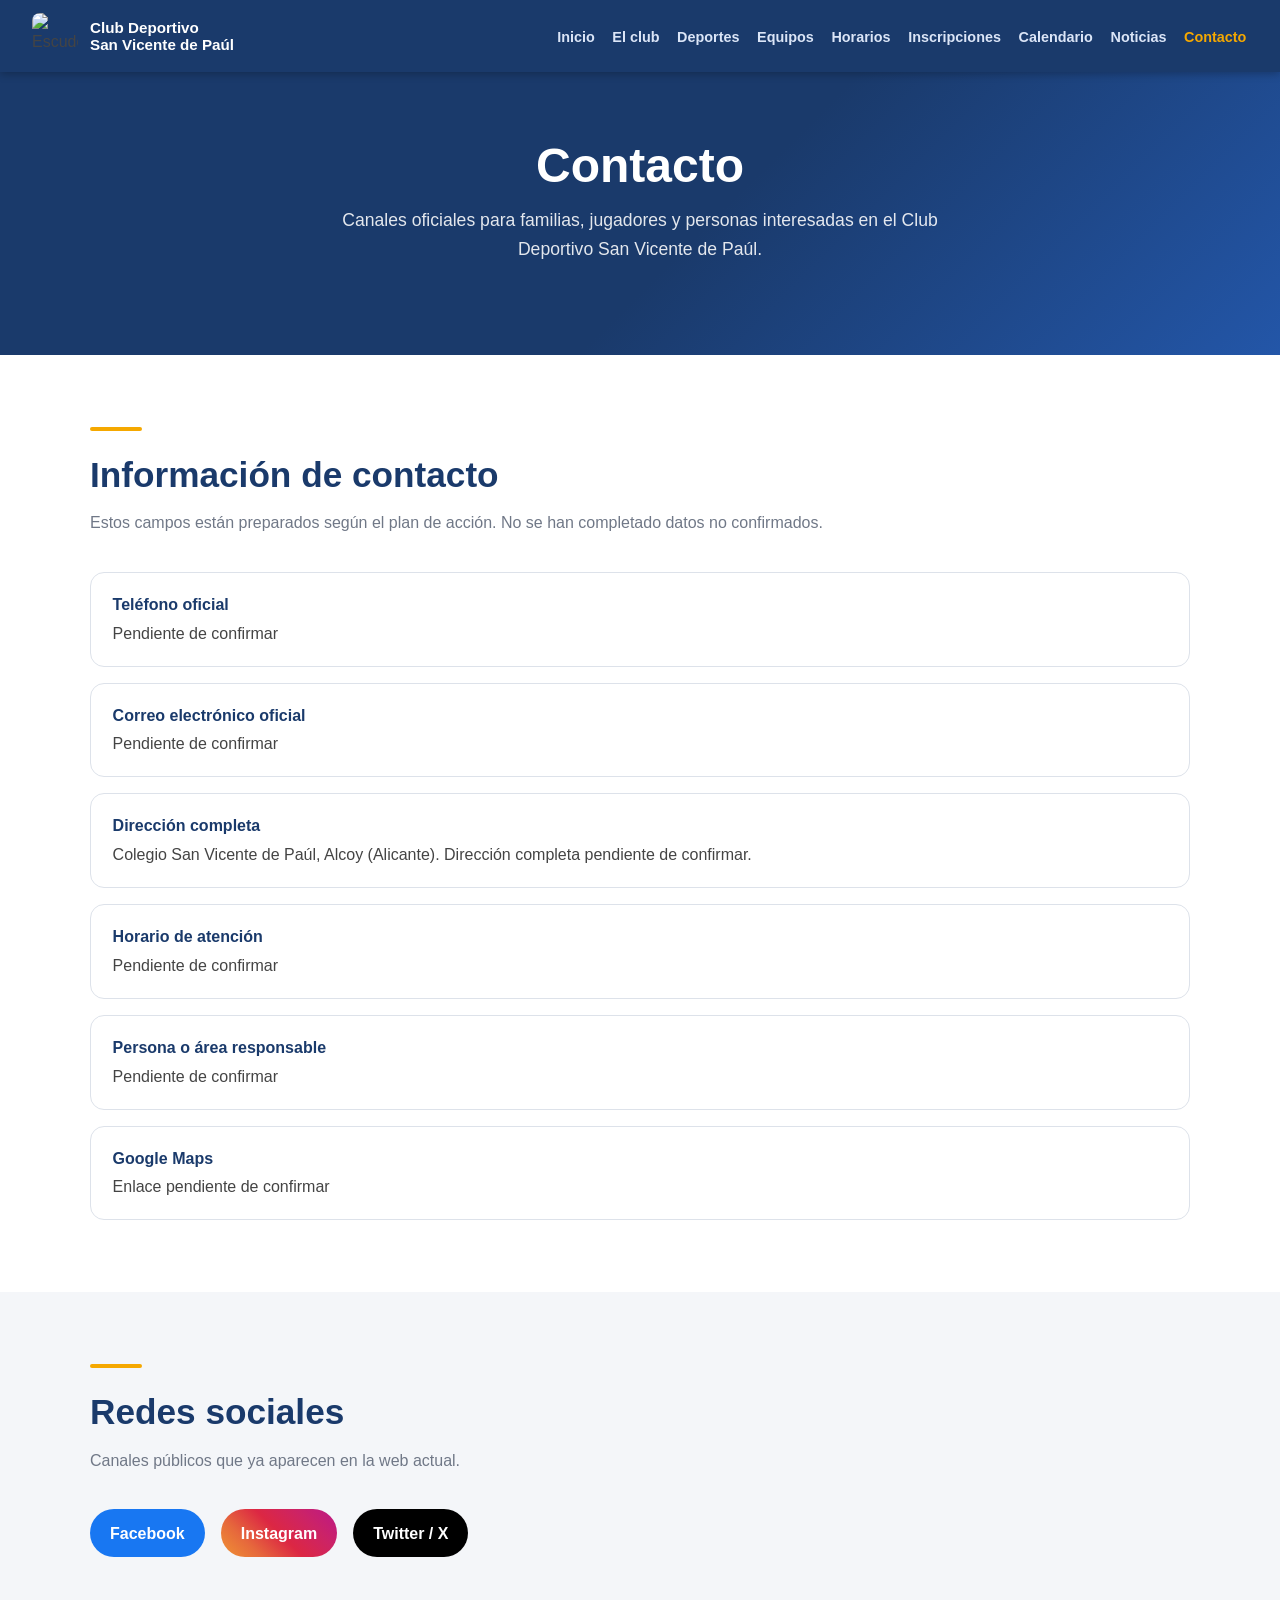
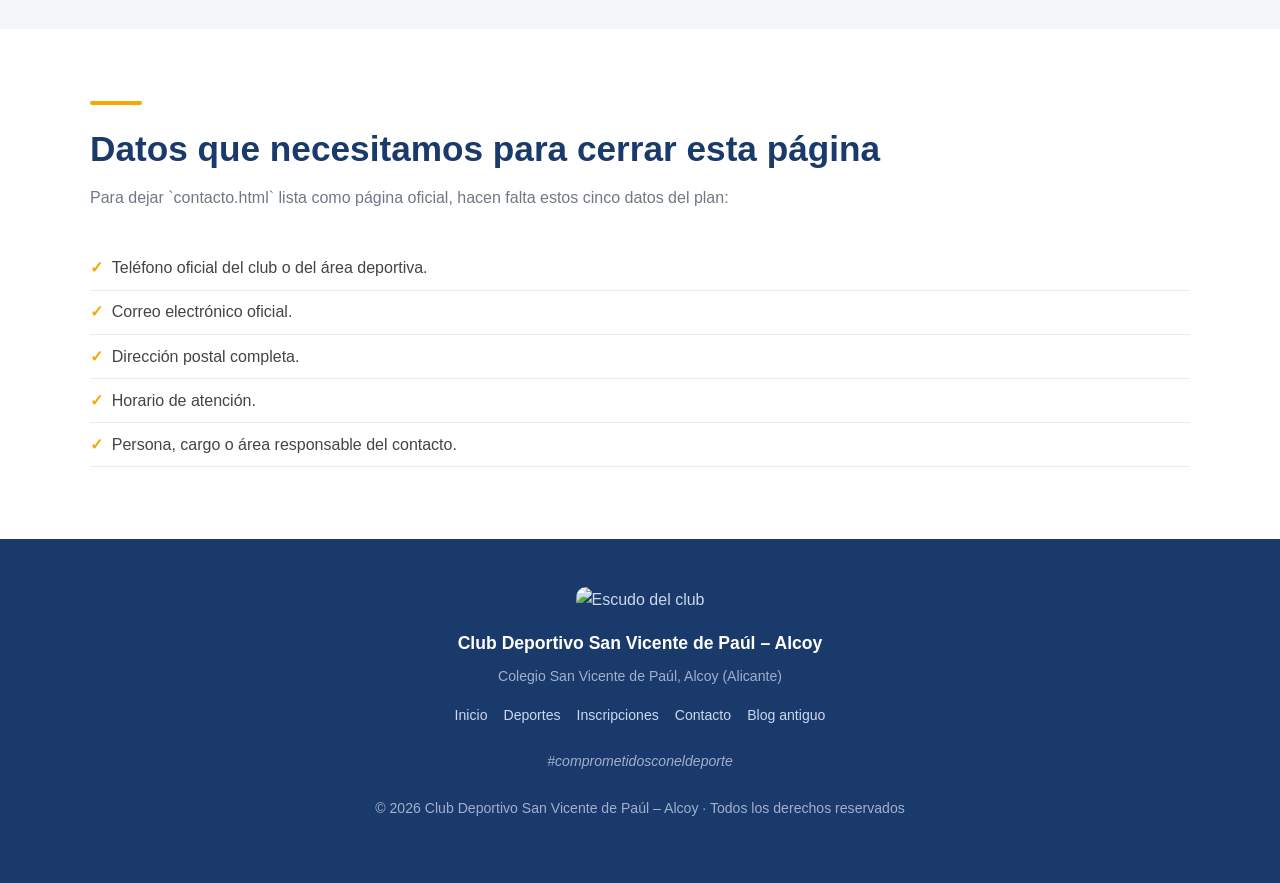
==== contacto.html @ a4094ba2 "Crear página de contacto inicial" ====
<!DOCTYPE html>
<html lang="es">
<head>
  <meta charset="UTF-8" />
  <meta name="viewport" content="width=device-width, initial-scale=1.0" />
  <title>Contacto – Club Deportivo San Vicente de Paúl</title>
  <meta name="description" content="Página de contacto del Club Deportivo San Vicente de Paúl de Alcoy." />
  <link rel="stylesheet" href="assets/css/styles.css" />
</head>
<body>
  <nav class="site-nav" aria-label="Navegación principal">
    <a class="nav-logo" href="index.html">
      <img src="https://blogger.googleusercontent.com/img/b/R29vZ2xl/AVvXsEj-4d8uNkIs1Wj4j1WghwBsQ1xcHNbPyXSXwQ6Z3iElseVl-nSozko84CrBLdoTrRFmLFkheWuCcyCxSDGjiWx7VqhGFlvvylBKJTwbXsN9CgJcpcnn5kh7I8cECthTjgDEp3P01Lf0bg/s1600/club+svp+alcoy.png" alt="Escudo del Club Deportivo San Vicente de Paúl" />
      <span>Club Deportivo<br>San Vicente de Paúl</span>
    </a>
    <ul class="nav-links">
      <li><a href="index.html">Inicio</a></li>
      <li><a href="el-club.html">El club</a></li>
      <li><a href="deportes.html">Deportes</a></li>
      <li><a href="equipos.html">Equipos</a></li>
      <li><a href="horarios.html">Horarios</a></li>
      <li><a href="inscripciones.html">Inscripciones</a></li>
      <li><a href="calendario.html">Calendario</a></li>
      <li><a href="noticias.html">Noticias</a></li>
      <li><a class="is-active" href="contacto.html">Contacto</a></li>
    </ul>
  </nav>

  <header class="page-hero">
    <div class="page-hero-content">
      <h1>Contacto</h1>
      <p>Canales oficiales para familias, jugadores y personas interesadas en el Club Deportivo San Vicente de Paúl.</p>
    </div>
  </header>

  <main>
    <section>
      <div class="section-inner">
        <div class="accent-line"></div>
        <h2 class="section-title">Información de contacto</h2>
        <p class="section-sub">Estos campos están preparados según el plan de acción. No se han completado datos no confirmados.</p>

        <ul class="contact-list">
          <li>
            <strong>Teléfono oficial</strong>
            <span>Pendiente de confirmar</span>
          </li>
          <li>
            <strong>Correo electrónico oficial</strong>
            <span>Pendiente de confirmar</span>
          </li>
          <li>
            <strong>Dirección completa</strong>
            <span>Colegio San Vicente de Paúl, Alcoy (Alicante). Dirección completa pendiente de confirmar.</span>
          </li>
          <li>
            <strong>Horario de atención</strong>
            <span>Pendiente de confirmar</span>
          </li>
          <li>
            <strong>Persona o área responsable</strong>
            <span>Pendiente de confirmar</span>
          </li>
          <li>
            <strong>Google Maps</strong>
            <span>Enlace pendiente de confirmar</span>
          </li>
        </ul>
      </div>
    </section>

    <section class="bg-gris">
      <div class="section-inner">
        <div class="accent-line"></div>
        <h2 class="section-title">Redes sociales</h2>
        <p class="section-sub">Canales públicos que ya aparecen en la web actual.</p>
        <div class="social-row">
          <a class="social-btn fb" href="https://www.facebook.com/Clubpaulasalcoy/" target="_blank" rel="noopener">Facebook</a>
          <a class="social-btn ig" href="https://www.instagram.com/clubpaulasalcoy/" target="_blank" rel="noopener">Instagram</a>
          <a class="social-btn tw" href="https://twitter.com/clubpaulasalcoy" target="_blank" rel="noopener">Twitter / X</a>
        </div>
      </div>
    </section>

    <section>
      <div class="section-inner">
        <div class="accent-line"></div>
        <h2 class="section-title">Datos que necesitamos para cerrar esta página</h2>
        <p class="section-sub">Para dejar `contacto.html` lista como página oficial, hacen falta estos cinco datos del plan:</p>
        <ul class="check-list">
          <li>Teléfono oficial del club o del área deportiva.</li>
          <li>Correo electrónico oficial.</li>
          <li>Dirección postal completa.</li>
          <li>Horario de atención.</li>
          <li>Persona, cargo o área responsable del contacto.</li>
        </ul>
      </div>
    </section>
  </main>

  <footer class="site-footer">
    <img class="logo-footer" src="https://blogger.googleusercontent.com/img/b/R29vZ2xl/AVvXsEj-4d8uNkIs1Wj4j1WghwBsQ1xcHNbPyXSXwQ6Z3iElseVl-nSozko84CrBLdoTrRFmLFkheWuCcyCxSDGjiWx7VqhGFlvvylBKJTwbXsN9CgJcpcnn5kh7I8cECthTjgDEp3P01Lf0bg/s1600/club+svp+alcoy.png" alt="Escudo del club" />
    <h4>Club Deportivo San Vicente de Paúl – Alcoy</h4>
    <p>Colegio San Vicente de Paúl, Alcoy (Alicante)</p>
    <div class="footer-links">
      <a href="index.html">Inicio</a>
      <a href="deportes.html">Deportes</a>
      <a href="inscripciones.html">Inscripciones</a>
      <a href="contacto.html">Contacto</a>
      <a href="https://clubdeportivosanvicentedepaulalcoy.blogspot.com/" target="_blank" rel="noopener">Blog antiguo</a>
    </div>
    <p style="font-style:italic;">#comprometidosconeldeporte</p>
    <p class="footer-copy">© 2026 Club Deportivo San Vicente de Paúl – Alcoy · Todos los derechos reservados</p>
  </footer>
</body>
</html>
---- assets/css/styles.css ----
:root {
  --azul: #1a3a6b;
  --azul-claro: #2356a8;
  --dorado: #f5a800;
  --blanco: #ffffff;
  --gris-claro: #f4f6f9;
  --gris-texto: #444;
  --borde: #dde2ea;
  --radio: 14px;
  --sombra: 0 2px 16px rgba(0, 0, 0, .08);
}

* { box-sizing: border-box; margin: 0; padding: 0; }

html { scroll-behavior: smooth; }

body {
  font-family: 'Segoe UI', Arial, sans-serif;
  color: var(--gris-texto);
  background: var(--blanco);
  line-height: 1.6;
}

img { max-width: 100%; }

a { color: inherit; }

.site-nav {
  position: sticky;
  top: 0;
  z-index: 100;
  background: var(--azul);
  display: flex;
  align-items: center;
  justify-content: space-between;
  gap: 1rem;
  padding: 0 2rem;
  min-height: 72px;
  box-shadow: 0 2px 8px rgba(0, 0, 0, .25);
}

.nav-logo {
  display: flex;
  align-items: center;
  gap: .75rem;
  text-decoration: none;
  min-width: 220px;
}

.nav-logo img {
  width: 46px;
  height: 46px;
  object-fit: cover;
  border-radius: 8px;
}

.nav-logo span {
  color: var(--blanco);
  font-weight: 800;
  font-size: .95rem;
  line-height: 1.15;
}

.nav-links {
  display: flex;
  align-items: center;
  justify-content: flex-end;
  flex-wrap: wrap;
  gap: .25rem .9rem;
  list-style: none;
}

.nav-links a {
  color: #dbe5f7;
  text-decoration: none;
  font-size: .9rem;
  font-weight: 650;
  padding: .35rem .1rem;
}

.nav-links a:hover,
.nav-links a.is-active { color: var(--dorado); }

.hero,
.page-hero {
  background: linear-gradient(135deg, var(--azul) 55%, var(--azul-claro) 100%);
  color: var(--blanco);
  text-align: center;
  position: relative;
  overflow: hidden;
}

.hero { padding: 5.5rem 2rem 4.75rem; }
.page-hero { padding: 4.25rem 2rem 3.75rem; }

.hero::before,
.page-hero::before {
  content: '';
  position: absolute;
  inset: 0;
  background: var(--hero-logo, none) center/contain no-repeat;
  opacity: .055;
}

.hero-content,
.page-hero-content { position: relative; max-width: 900px; margin: 0 auto; }

.logo-hero {
  width: 136px;
  border-radius: 18px;
  margin-bottom: 1.4rem;
  box-shadow: 0 4px 24px rgba(0, 0, 0, .35);
}

.hero h1,
.page-hero h1 {
  font-size: clamp(2rem, 5vw, 3rem);
  font-weight: 900;
  line-height: 1.1;
  margin-bottom: .85rem;
}

.hero h1 span { color: var(--dorado); }

.hero p,
.page-hero p {
  font-size: 1.1rem;
  opacity: .88;
  max-width: 650px;
  margin: 0 auto 2rem;
}

.hero-badges {
  display: flex;
  flex-wrap: wrap;
  gap: .75rem;
  justify-content: center;
  margin-bottom: 2.25rem;
}

.badge {
  background: rgba(255, 255, 255, .14);
  border: 1px solid rgba(255, 255, 255, .28);
  color: var(--blanco);
  padding: .4rem 1rem;
  border-radius: 999px;
  font-size: .86rem;
  font-weight: 700;
}

.btn {
  display: inline-block;
  padding: .85rem 1.75rem;
  border-radius: 999px;
  font-size: 1rem;
  font-weight: 800;
  text-decoration: none;
  transition: transform .15s, box-shadow .15s;
}

.btn:hover { transform: translateY(-2px); box-shadow: 0 6px 20px rgba(0, 0, 0, .22); }
.btn-dorado { background: var(--dorado); color: var(--azul); }
.btn-outline { background: transparent; color: var(--blanco); border: 2px solid rgba(255, 255, 255, .55); margin-left: .75rem; }

section { padding: 4.5rem 2rem; }
.section-inner { max-width: 1100px; margin: 0 auto; }
.bg-gris { background: var(--gris-claro); }

.accent-line {
  width: 52px;
  height: 4px;
  background: var(--dorado);
  border-radius: 2px;
  margin-bottom: 1rem;
}

.section-title {
  font-size: clamp(1.7rem, 3vw, 2.2rem);
  font-weight: 900;
  color: var(--azul);
  margin-bottom: .45rem;
}

.section-sub { color: #707887; margin-bottom: 2.25rem; }

.cards,
.info-grid {
  display: grid;
  grid-template-columns: repeat(auto-fit, minmax(230px, 1fr));
  gap: 1.5rem;
}

.card,
.info-card {
  background: var(--blanco);
  border-radius: var(--radio);
  box-shadow: var(--sombra);
  padding: 1.75rem;
  border-top: 4px solid var(--dorado);
}

.card { text-align: center; }
.card-icon { font-size: 3rem; display: block; margin-bottom: 1rem; }
.card h3,
.info-card h3 { color: var(--azul); font-size: 1.2rem; margin-bottom: .5rem; }
.card p,
.info-card p { color: #626b78; font-size: .95rem; }

.card-cats {
  display: flex;
  flex-wrap: wrap;
  gap: .4rem;
  justify-content: center;
  margin-top: 1rem;
}

.cat-tag,
.pending-tag {
  background: var(--gris-claro);
  color: var(--azul);
  font-size: .78rem;
  padding: .22rem .62rem;
  border-radius: 999px;
  font-weight: 750;
}

.pending-tag { display: inline-block; margin-top: .65rem; color: #7a5400; background: #fff1c7; }

.feature-box {
  background: var(--blanco);
  border-radius: var(--radio);
  box-shadow: var(--sombra);
  overflow: hidden;
  display: grid;
  grid-template-columns: minmax(180px, .7fr) 1.3fr;
}

.feature-emoji {
  background: var(--azul);
  display: grid;
  place-items: center;
  min-height: 240px;
  font-size: 6rem;
}

.feature-content { padding: 2.25rem; }
.tag {
  background: var(--dorado);
  color: var(--azul);
  font-size: .76rem;
  font-weight: 850;
  padding: .25rem .75rem;
  border-radius: 999px;
  display: inline-block;
  margin-bottom: 1rem;
}

.check-list { list-style: none; padding: 0; }
.check-list li {
  padding: .55rem 0;
  border-bottom: 1px solid #e8ecf0;
  display: flex;
  gap: .55rem;
}
.check-list li::before { content: '✓'; color: var(--dorado); font-weight: 900; }

.contact-list { list-style: none; display: grid; gap: 1rem; }
.contact-list li {
  background: var(--blanco);
  border: 1px solid var(--borde);
  border-radius: var(--radio);
  padding: 1.2rem 1.35rem;
}
.contact-list strong { display: block; color: var(--azul); margin-bottom: .2rem; }

.social-row,
.footer-links {
  display: flex;
  gap: 1rem;
  flex-wrap: wrap;
}

.social-btn {
  display: inline-flex;
  align-items: center;
  gap: .5rem;
  padding: .7rem 1.25rem;
  border-radius: 999px;
  text-decoration: none;
  font-weight: 800;
  color: #fff;
}
.social-btn.fb { background: #1877f2; }
.social-btn.ig { background: linear-gradient(45deg, #f09433, #e6683c, #dc2743, #cc2366, #bc1888); }
.social-btn.tw { background: #000; }

.site-footer {
  background: var(--azul);
  color: #cdd8f0;
  padding: 3rem 2rem;
  text-align: center;
}

.logo-footer { height: 60px; border-radius: 10px; margin-bottom: 1rem; }
.site-footer h4 { color: var(--blanco); font-size: 1.1rem; margin-bottom: .5rem; }
.site-footer p { font-size: .88rem; opacity: .75; margin-bottom: 1rem; }
.footer-links { justify-content: center; margin-bottom: 1.5rem; }
.footer-links a { color: #cdd8f0; text-decoration: none; font-size: .88rem; }
.footer-links a:hover { color: var(--dorado); }
.footer-copy { font-size: .78rem; opacity: .55; margin-top: 1.5rem; }

@media (max-width: 820px) {
  .site-nav { align-items: flex-start; flex-direction: column; padding: .9rem 1rem; }
  .nav-links { justify-content: flex-start; gap: .15rem .75rem; }
  .nav-links a { font-size: .84rem; }
  .hero { padding: 4rem 1.25rem 3.5rem; }
  .page-hero { padding: 3.5rem 1.25rem 3rem; }
  section { padding: 3.25rem 1.25rem; }
  .feature-box { grid-template-columns: 1fr; }
  .feature-emoji { min-height: 150px; font-size: 4rem; }
  .btn-outline { margin: .8rem 0 0; }
}
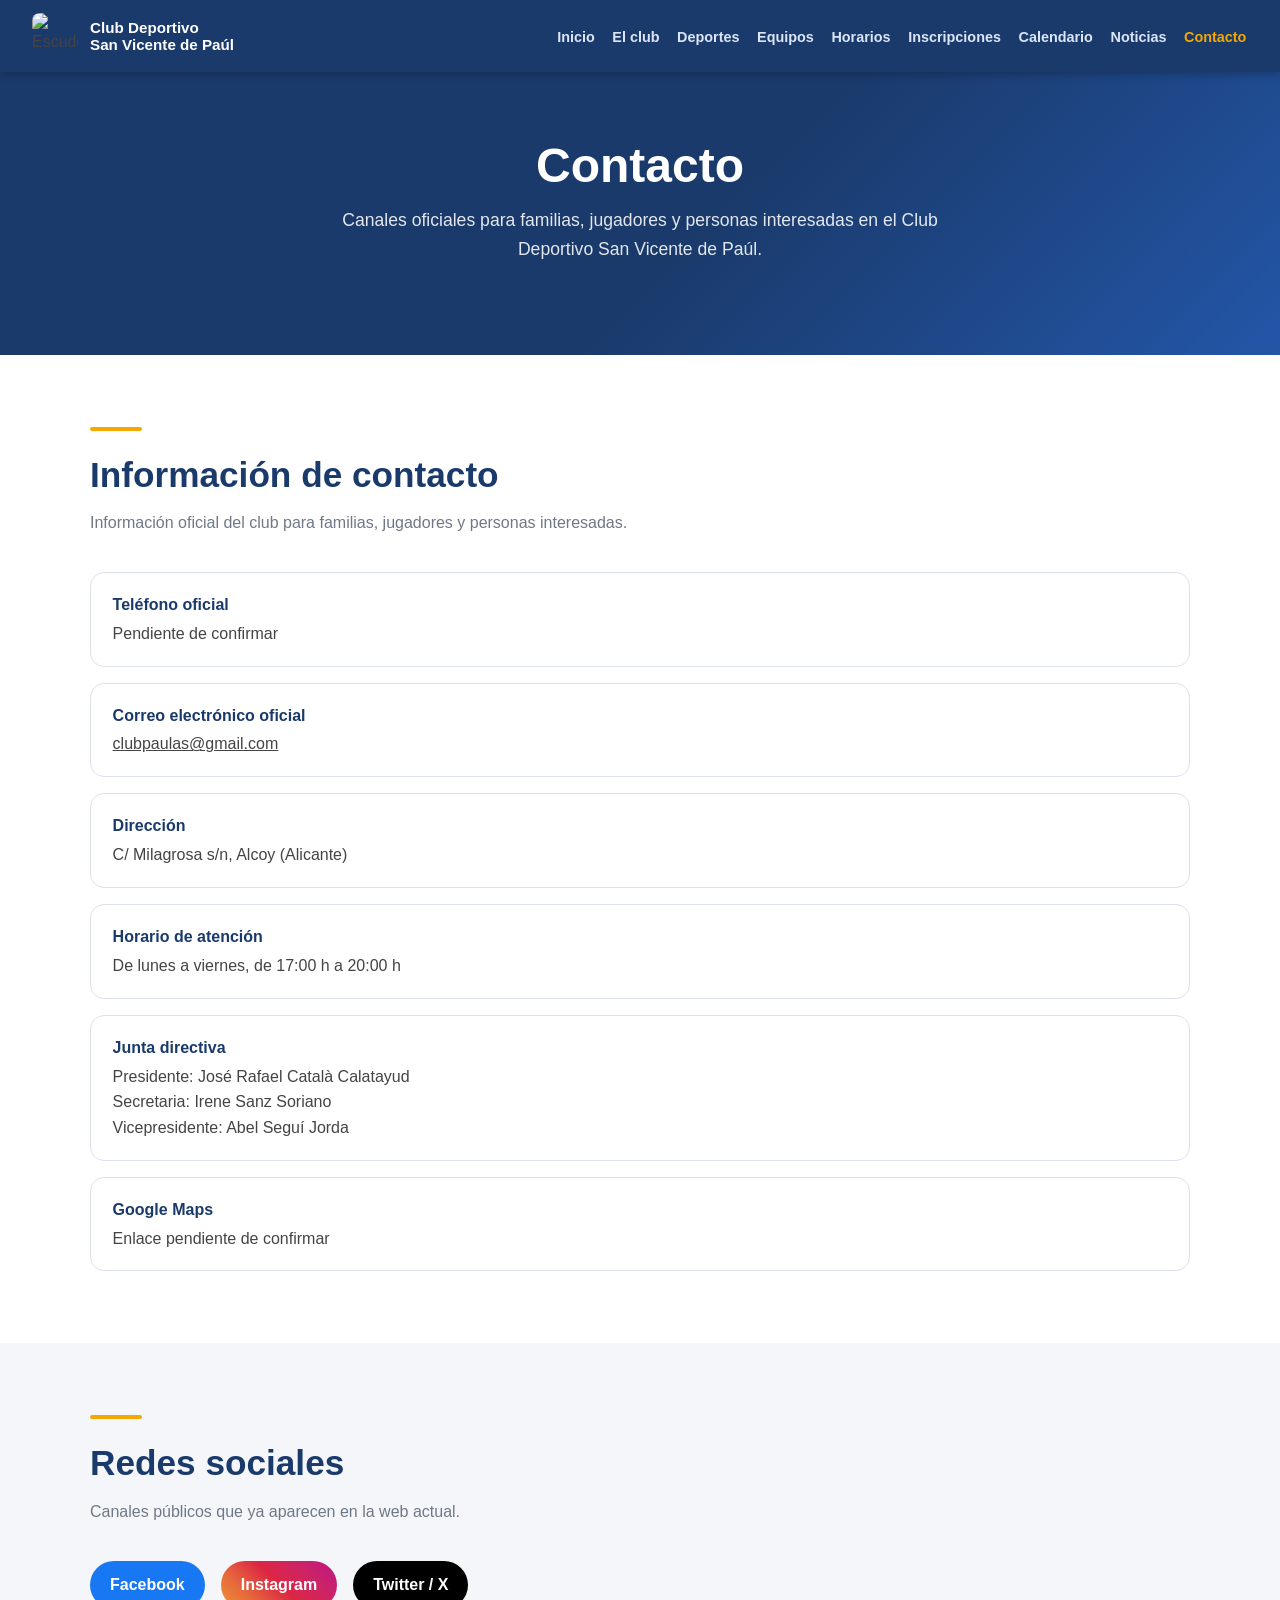
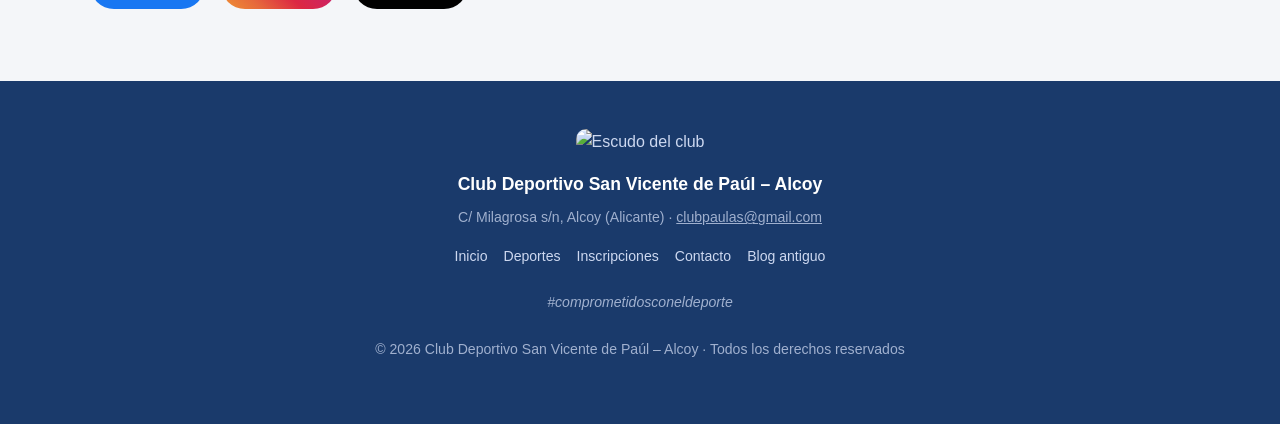
==== commit ba7b893c: "Actualiza los datos oficiales de contacto" ====
--- a/contacto.html
+++ b/contacto.html
@@ -38,7 +38,7 @@
       <div class="section-inner">
         <div class="accent-line"></div>
         <h2 class="section-title">Información de contacto</h2>
-        <p class="section-sub">Estos campos están preparados según el plan de acción. No se han completado datos no confirmados.</p>
+        <p class="section-sub">Información oficial del club para familias, jugadores y personas interesadas.</p>
 
         <ul class="contact-list">
           <li>
@@ -47,19 +47,19 @@
           </li>
           <li>
             <strong>Correo electrónico oficial</strong>
-            <span>Pendiente de confirmar</span>
+            <span><a href="mailto:clubpaulas@gmail.com">clubpaulas@gmail.com</a></span>
           </li>
           <li>
-            <strong>Dirección completa</strong>
-            <span>Colegio San Vicente de Paúl, Alcoy (Alicante). Dirección completa pendiente de confirmar.</span>
+            <strong>Dirección</strong>
+            <span>C/ Milagrosa s/n, Alcoy (Alicante)</span>
           </li>
           <li>
             <strong>Horario de atención</strong>
-            <span>Pendiente de confirmar</span>
+            <span>De lunes a viernes, de 17:00 h a 20:00 h</span>
           </li>
           <li>
-            <strong>Persona o área responsable</strong>
-            <span>Pendiente de confirmar</span>
+            <strong>Junta directiva</strong>
+            <span>Presidente: José Rafael Català Calatayud<br>Secretaria: Irene Sanz Soriano<br>Vicepresidente: Abel Seguí Jorda</span>
           </li>
           <li>
             <strong>Google Maps</strong>
@@ -82,26 +82,12 @@
       </div>
     </section>
 
-    <section>
-      <div class="section-inner">
-        <div class="accent-line"></div>
-        <h2 class="section-title">Datos que necesitamos para cerrar esta página</h2>
-        <p class="section-sub">Para dejar `contacto.html` lista como página oficial, hacen falta estos cinco datos del plan:</p>
-        <ul class="check-list">
-          <li>Teléfono oficial del club o del área deportiva.</li>
-          <li>Correo electrónico oficial.</li>
-          <li>Dirección postal completa.</li>
-          <li>Horario de atención.</li>
-          <li>Persona, cargo o área responsable del contacto.</li>
-        </ul>
-      </div>
-    </section>
   </main>
 
   <footer class="site-footer">
     <img class="logo-footer" src="https://blogger.googleusercontent.com/img/b/R29vZ2xl/AVvXsEj-4d8uNkIs1Wj4j1WghwBsQ1xcHNbPyXSXwQ6Z3iElseVl-nSozko84CrBLdoTrRFmLFkheWuCcyCxSDGjiWx7VqhGFlvvylBKJTwbXsN9CgJcpcnn5kh7I8cECthTjgDEp3P01Lf0bg/s1600/club+svp+alcoy.png" alt="Escudo del club" />
     <h4>Club Deportivo San Vicente de Paúl – Alcoy</h4>
-    <p>Colegio San Vicente de Paúl, Alcoy (Alicante)</p>
+    <p>C/ Milagrosa s/n, Alcoy (Alicante) · <a href="mailto:clubpaulas@gmail.com">clubpaulas@gmail.com</a></p>
     <div class="footer-links">
       <a href="index.html">Inicio</a>
       <a href="deportes.html">Deportes</a>
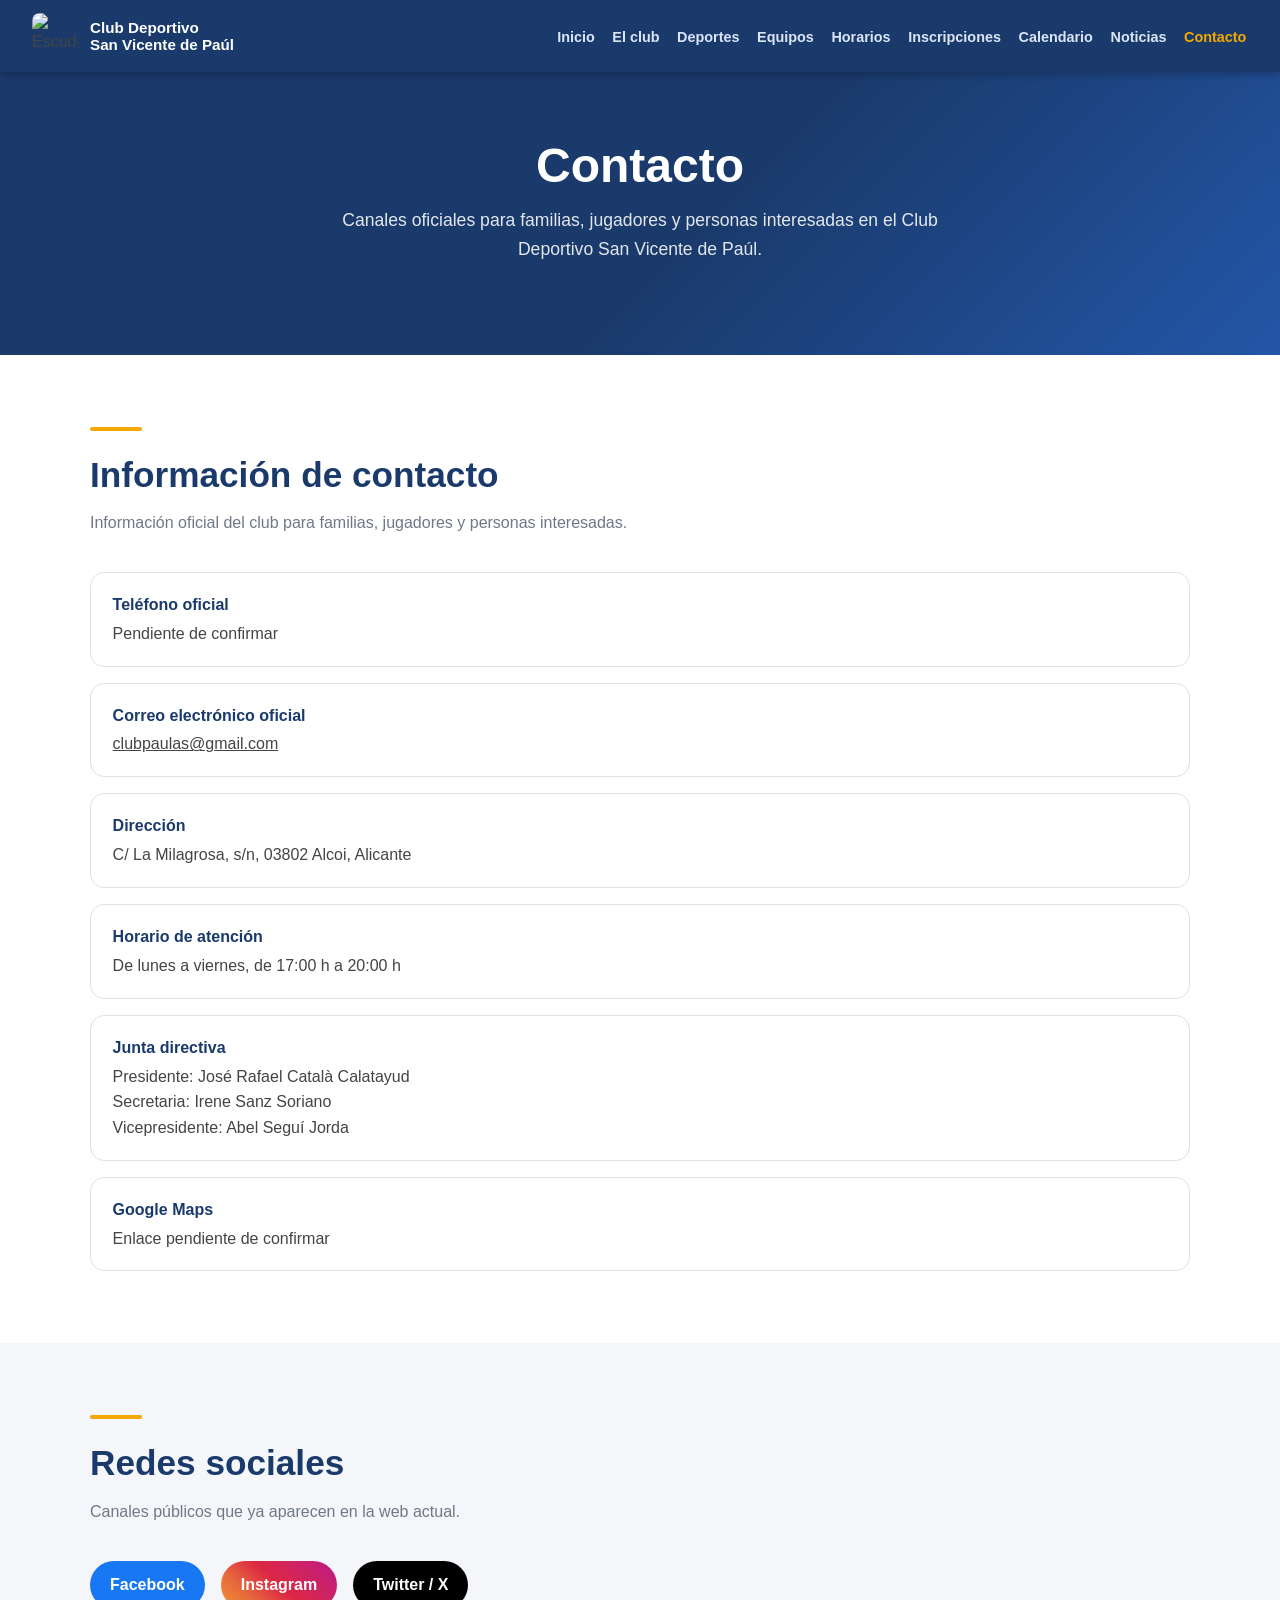
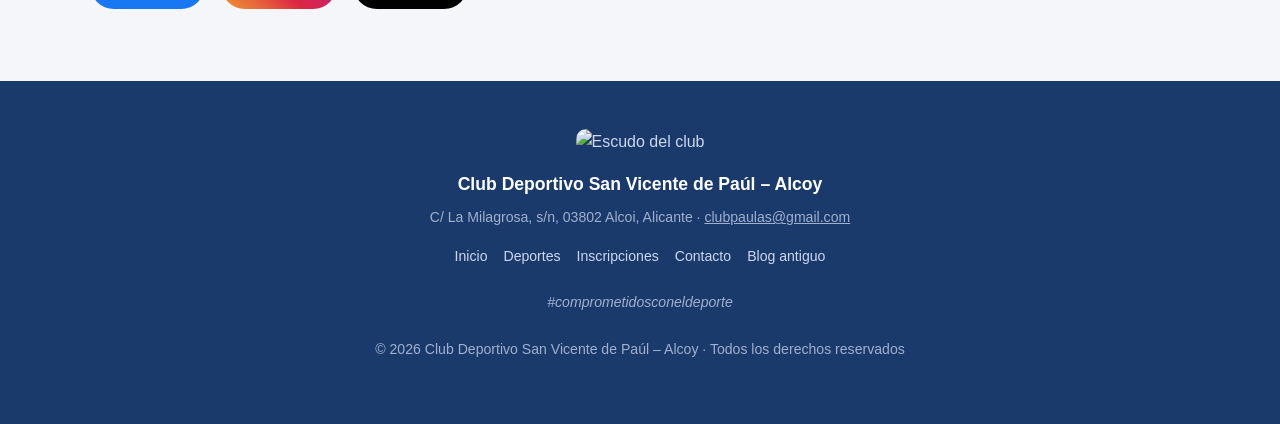
==== commit 7086df22: "Completa la dirección postal del club" ====
--- a/contacto.html
+++ b/contacto.html
@@ -51,7 +51,7 @@
           </li>
           <li>
             <strong>Dirección</strong>
-            <span>C/ Milagrosa s/n, Alcoy (Alicante)</span>
+            <span>C/ La Milagrosa, s/n, 03802 Alcoi, Alicante</span>
           </li>
           <li>
             <strong>Horario de atención</strong>
@@ -87,7 +87,7 @@
   <footer class="site-footer">
     <img class="logo-footer" src="https://blogger.googleusercontent.com/img/b/R29vZ2xl/AVvXsEj-4d8uNkIs1Wj4j1WghwBsQ1xcHNbPyXSXwQ6Z3iElseVl-nSozko84CrBLdoTrRFmLFkheWuCcyCxSDGjiWx7VqhGFlvvylBKJTwbXsN9CgJcpcnn5kh7I8cECthTjgDEp3P01Lf0bg/s1600/club+svp+alcoy.png" alt="Escudo del club" />
     <h4>Club Deportivo San Vicente de Paúl – Alcoy</h4>
-    <p>C/ Milagrosa s/n, Alcoy (Alicante) · <a href="mailto:clubpaulas@gmail.com">clubpaulas@gmail.com</a></p>
+    <p>C/ La Milagrosa, s/n, 03802 Alcoi, Alicante · <a href="mailto:clubpaulas@gmail.com">clubpaulas@gmail.com</a></p>
     <div class="footer-links">
       <a href="index.html">Inicio</a>
       <a href="deportes.html">Deportes</a>
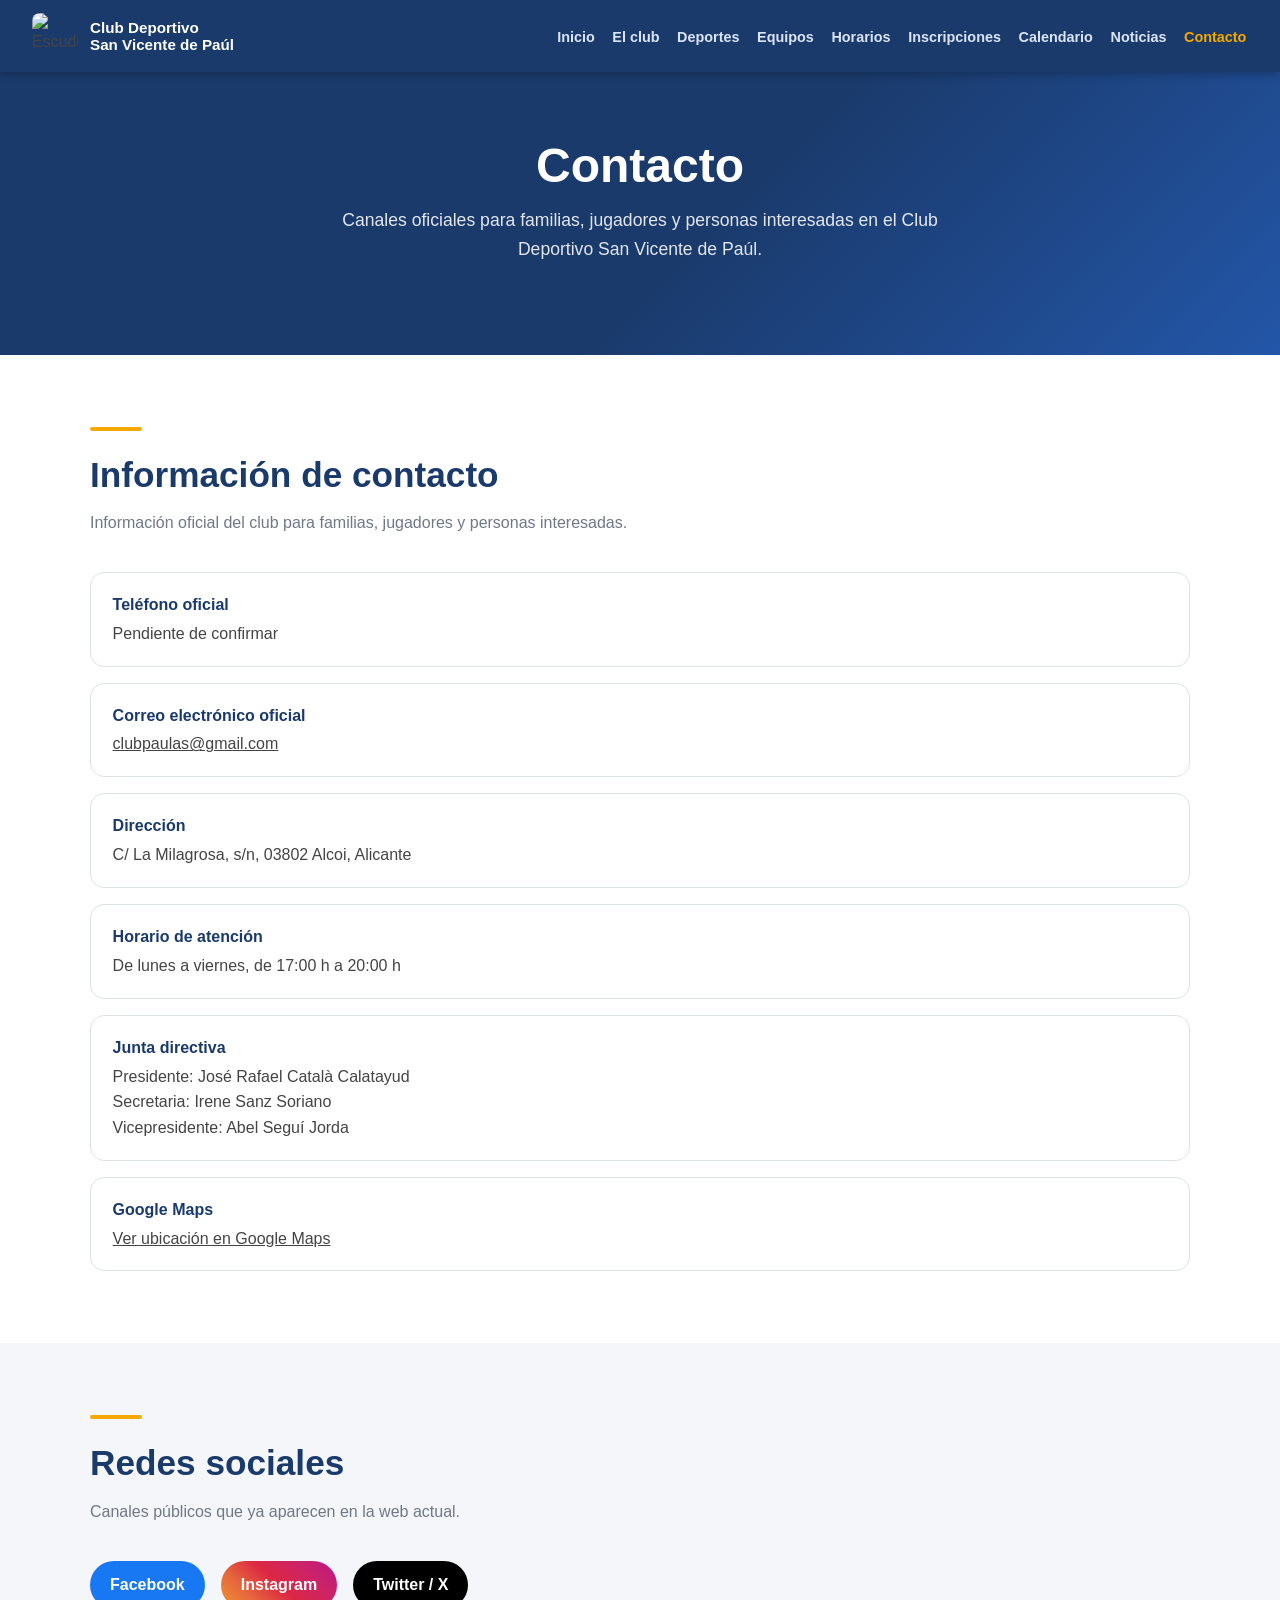
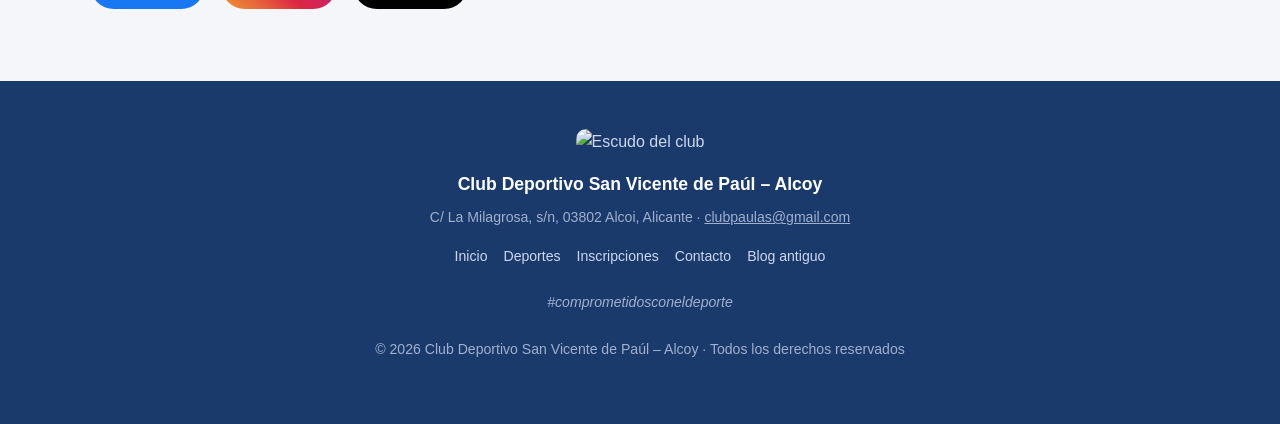
==== commit e9ad0644: "Añade la ubicación oficial en Google Maps" ====
--- a/contacto.html
+++ b/contacto.html
@@ -63,7 +63,7 @@
           </li>
           <li>
             <strong>Google Maps</strong>
-            <span>Enlace pendiente de confirmar</span>
+            <span><a href="https://maps.app.goo.gl/hmR6bbNfmGFQfeDd8?g_st=ac" target="_blank" rel="noopener">Ver ubicación en Google Maps</a></span>
           </li>
         </ul>
       </div>
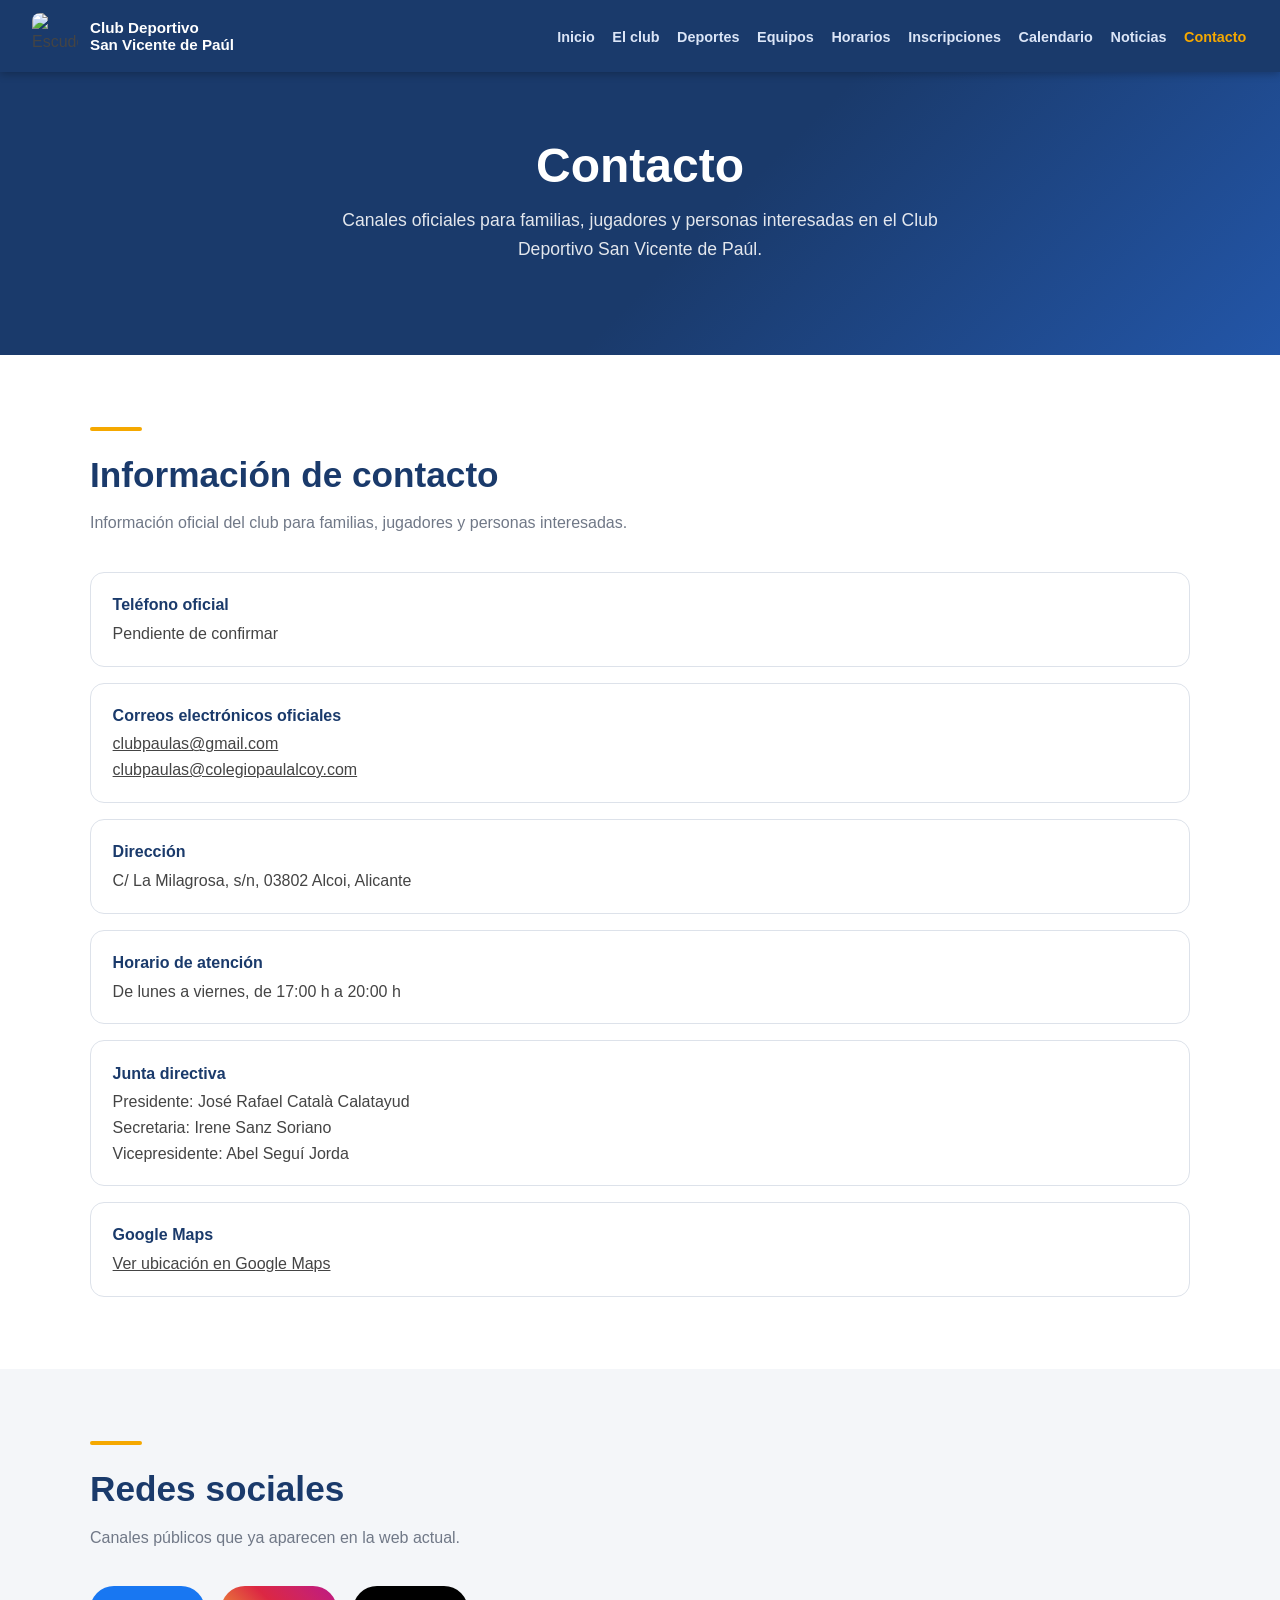
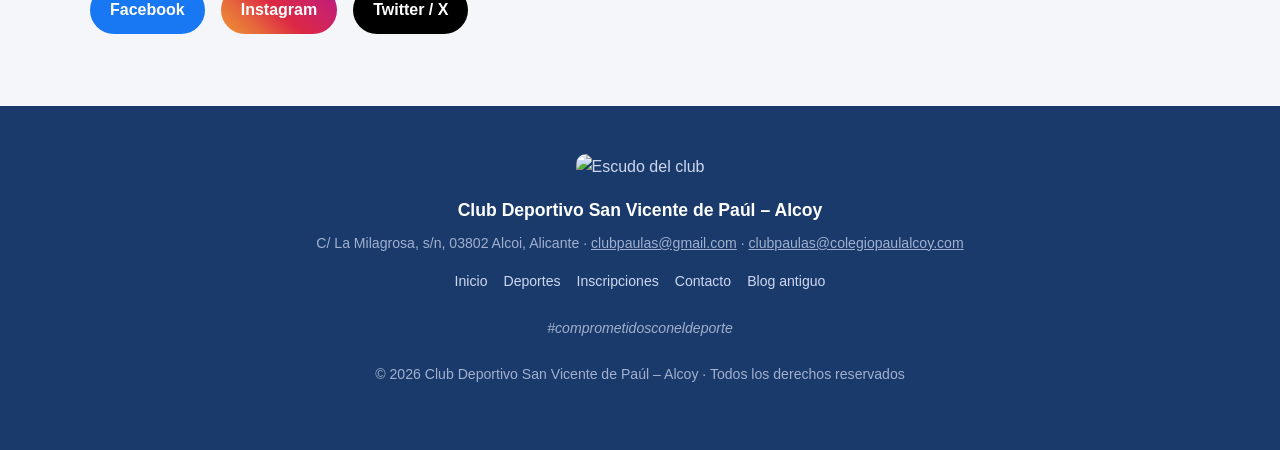
==== commit d59cc2d8: "Añadir segundo correo de contacto" ====
--- a/contacto.html
+++ b/contacto.html
@@ -46,8 +46,8 @@
             <span>Pendiente de confirmar</span>
           </li>
           <li>
-            <strong>Correo electrónico oficial</strong>
-            <span><a href="mailto:clubpaulas@gmail.com">clubpaulas@gmail.com</a></span>
+            <strong>Correos electrónicos oficiales</strong>
+            <span><a href="mailto:clubpaulas@gmail.com">clubpaulas@gmail.com</a><br><a href="mailto:clubpaulas@colegiopaulalcoy.com">clubpaulas@colegiopaulalcoy.com</a></span>
           </li>
           <li>
             <strong>Dirección</strong>
@@ -87,7 +87,7 @@
   <footer class="site-footer">
     <img class="logo-footer" src="https://blogger.googleusercontent.com/img/b/R29vZ2xl/AVvXsEj-4d8uNkIs1Wj4j1WghwBsQ1xcHNbPyXSXwQ6Z3iElseVl-nSozko84CrBLdoTrRFmLFkheWuCcyCxSDGjiWx7VqhGFlvvylBKJTwbXsN9CgJcpcnn5kh7I8cECthTjgDEp3P01Lf0bg/s1600/club+svp+alcoy.png" alt="Escudo del club" />
     <h4>Club Deportivo San Vicente de Paúl – Alcoy</h4>
-    <p>C/ La Milagrosa, s/n, 03802 Alcoi, Alicante · <a href="mailto:clubpaulas@gmail.com">clubpaulas@gmail.com</a></p>
+    <p>C/ La Milagrosa, s/n, 03802 Alcoi, Alicante · <a href="mailto:clubpaulas@gmail.com">clubpaulas@gmail.com</a> · <a href="mailto:clubpaulas@colegiopaulalcoy.com">clubpaulas@colegiopaulalcoy.com</a></p>
     <div class="footer-links">
       <a href="index.html">Inicio</a>
       <a href="deportes.html">Deportes</a>
--- a/assets/css/styles.css
+++ b/assets/css/styles.css
@@ -319,4 +319,77 @@
   .feature-box { grid-template-columns: 1fr; }
   .feature-emoji { min-height: 150px; font-size: 4rem; }
   .btn-outline { margin: .8rem 0 0; }
-}
+  .schedule-list li { flex-direction: column; gap: .15rem; }
+  .schedule-list span { text-align: left; }
+  .price-list li { flex-direction: column; gap: .15rem; }
+  .price-list span { text-align: left; }
+  .schedule-table-wrap { overflow: visible; border: 0; box-shadow: none; background: transparent; }
+  .schedule-table,
+  .schedule-table tbody,
+  .schedule-table tr,
+  .schedule-table td { display: block; width: 100%; }
+  .schedule-table thead { position: absolute; width: 1px; height: 1px; overflow: hidden; clip: rect(0 0 0 0); }
+  .schedule-table tr { margin-bottom: 1rem; padding: .65rem 1rem; background: var(--blanco) !important; border: 1px solid var(--borde); border-top: 4px solid var(--dorado); border-radius: var(--radio); box-shadow: var(--sombra); }
+  .schedule-table td { display: grid; grid-template-columns: 105px 1fr; gap: .75rem; padding: .45rem 0; border-bottom: 1px solid #e8ecf0; }
+  .schedule-table td:last-child { border-bottom: 0; }
+  .schedule-table td::before { content: attr(data-label); color: var(--azul); font-weight: 800; }
+}
+
+
+/* Horarios */
+.schedule-box {
+  margin-top: 1.5rem;
+  padding: 1.25rem 1.4rem;
+  background: var(--blanco);
+  border: 1px solid var(--borde);
+  border-left: 4px solid var(--dorado);
+  border-radius: var(--radio);
+  box-shadow: var(--sombra);
+}
+.schedule-box h3 { color: var(--azul); font-size: 1.05rem; margin-bottom: .7rem; }
+.schedule-list { list-style: none; display: grid; gap: .55rem; }
+.schedule-list li { display: flex; justify-content: space-between; gap: 1rem; padding-top: .55rem; border-top: 1px solid #e8ecf0; }
+.schedule-list li:first-child { padding-top: 0; border-top: 0; }
+.schedule-list strong { color: var(--azul); }
+.schedule-list span { color: #626b78; text-align: right; }
+
+.schedule-table-wrap {
+  overflow-x: auto;
+  background: var(--blanco);
+  border: 1px solid var(--borde);
+  border-radius: var(--radio);
+  box-shadow: var(--sombra);
+}
+.schedule-table { width: 100%; border-collapse: collapse; }
+.schedule-table th,
+.schedule-table td { padding: 1rem 1.15rem; text-align: left; border-bottom: 1px solid #e8ecf0; }
+.schedule-table th { background: var(--azul); color: var(--blanco); font-size: .9rem; }
+.schedule-table tbody tr:last-child td { border-bottom: 0; }
+.schedule-table tbody tr:nth-child(even) { background: var(--gris-claro); }
+.schedule-table td:first-child { color: var(--azul); font-weight: 800; }
+.schedule-table td strong { color: var(--azul); white-space: nowrap; }
+
+.schedule-note {
+  display: flex;
+  gap: .5rem 1rem;
+  flex-wrap: wrap;
+  margin-top: 1.5rem;
+  padding: 1.1rem 1.25rem;
+  background: #fff6d8;
+  border-radius: var(--radio);
+  color: #654900;
+}
+.schedule-note a { color: var(--azul); font-weight: 800; }
+
+
+/* Precios */
+.price-box { margin-top: 1rem; padding: 1.25rem 1.4rem; background: #fff6d8; border: 1px solid #f1d681; border-left: 4px solid var(--dorado); border-radius: var(--radio); }
+.price-box h3 { color: var(--azul); font-size: 1.05rem; margin-bottom: .7rem; }
+.price-list { list-style: none; display: grid; gap: .55rem; }
+.price-list li { display: flex; justify-content: space-between; gap: 1rem; padding-top: .55rem; border-top: 1px solid #efdca1; }
+.price-list li:first-child { padding-top: 0; border-top: 0; }
+.price-list strong { color: var(--azul); }
+.price-list span { color: #654900; font-weight: 750; text-align: right; }
+.price-table td:last-child strong { display: block; font-size: 1.05rem; color: var(--azul); }
+.price-table td small { display: block; margin-top: .1rem; color: #626b78; line-height: 1.35; }
+.payment-grid .info-card { border-top-color: var(--dorado); }
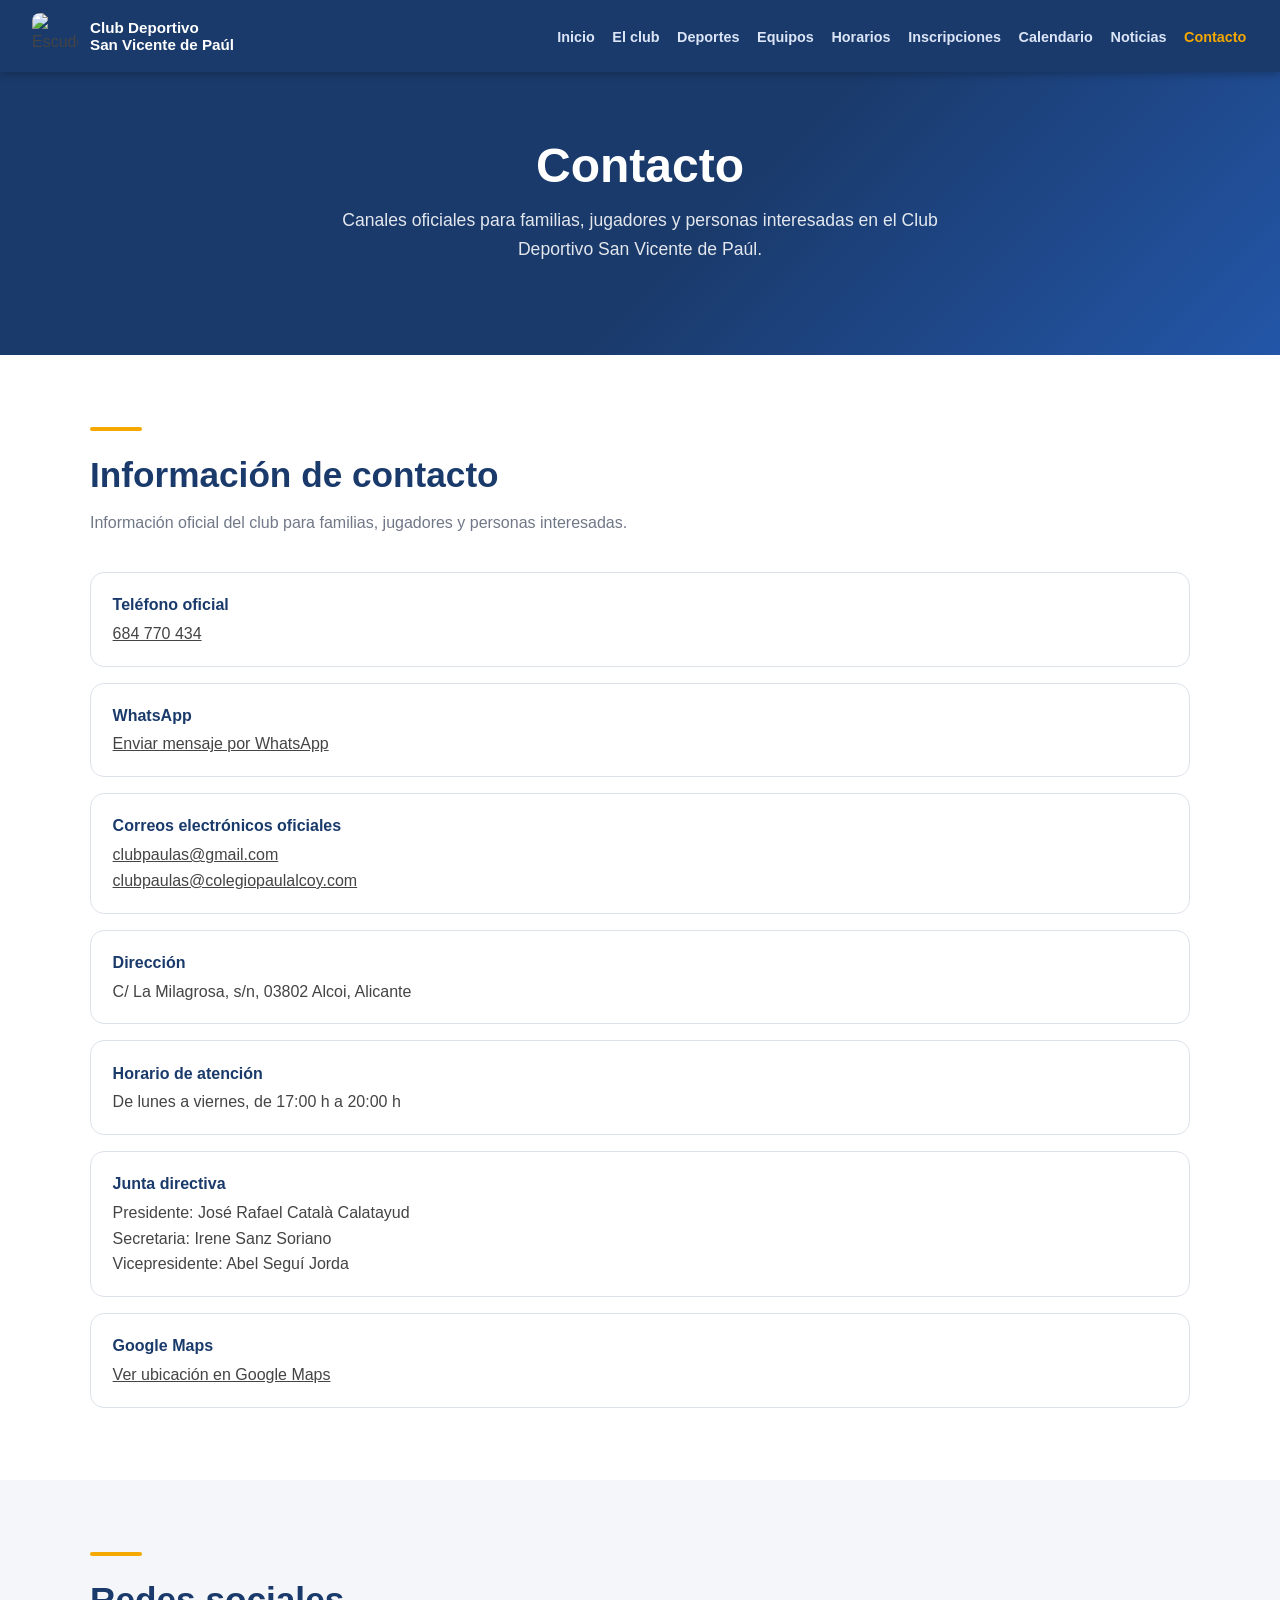
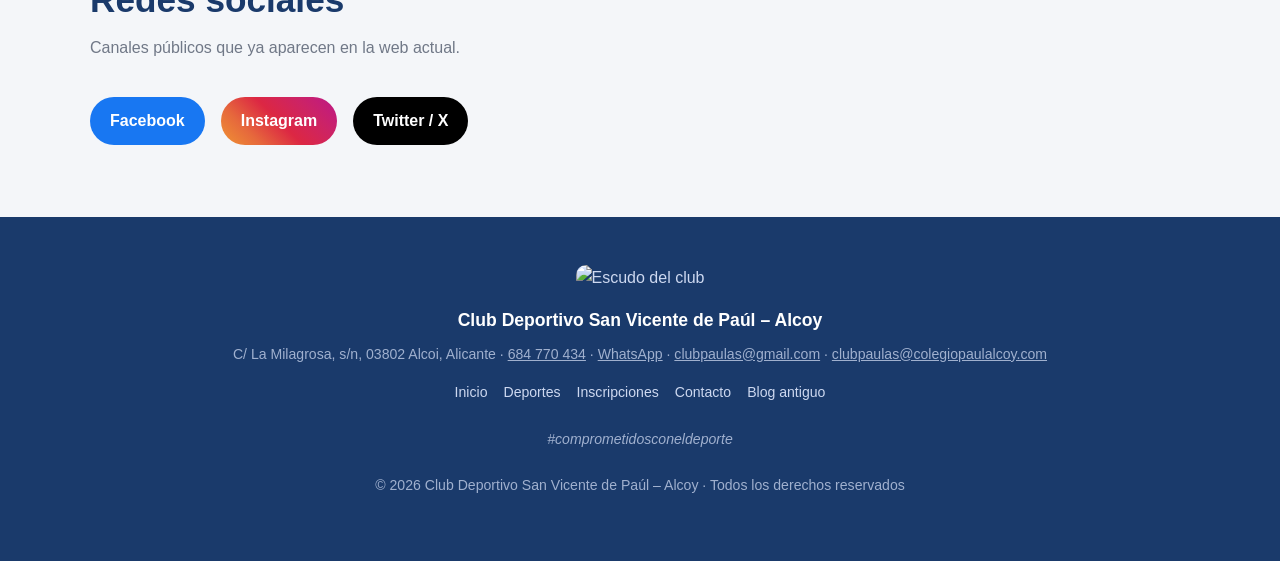
==== commit d6f73ea7: "Añadir teléfono y WhatsApp de contacto" ====
--- a/contacto.html
+++ b/contacto.html
@@ -43,7 +43,11 @@
         <ul class="contact-list">
           <li>
             <strong>Teléfono oficial</strong>
-            <span>Pendiente de confirmar</span>
+            <span><a href="tel:+34684770434">684 770 434</a></span>
+          </li>
+          <li>
+            <strong>WhatsApp</strong>
+            <span><a href="https://wa.me/34684770434" target="_blank" rel="noopener">Enviar mensaje por WhatsApp</a></span>
           </li>
           <li>
             <strong>Correos electrónicos oficiales</strong>
@@ -87,7 +91,7 @@
   <footer class="site-footer">
     <img class="logo-footer" src="https://blogger.googleusercontent.com/img/b/R29vZ2xl/AVvXsEj-4d8uNkIs1Wj4j1WghwBsQ1xcHNbPyXSXwQ6Z3iElseVl-nSozko84CrBLdoTrRFmLFkheWuCcyCxSDGjiWx7VqhGFlvvylBKJTwbXsN9CgJcpcnn5kh7I8cECthTjgDEp3P01Lf0bg/s1600/club+svp+alcoy.png" alt="Escudo del club" />
     <h4>Club Deportivo San Vicente de Paúl – Alcoy</h4>
-    <p>C/ La Milagrosa, s/n, 03802 Alcoi, Alicante · <a href="mailto:clubpaulas@gmail.com">clubpaulas@gmail.com</a> · <a href="mailto:clubpaulas@colegiopaulalcoy.com">clubpaulas@colegiopaulalcoy.com</a></p>
+    <p>C/ La Milagrosa, s/n, 03802 Alcoi, Alicante · <a href="tel:+34684770434">684 770 434</a> · <a href="https://wa.me/34684770434" target="_blank" rel="noopener">WhatsApp</a> · <a href="mailto:clubpaulas@gmail.com">clubpaulas@gmail.com</a> · <a href="mailto:clubpaulas@colegiopaulalcoy.com">clubpaulas@colegiopaulalcoy.com</a></p>
     <div class="footer-links">
       <a href="index.html">Inicio</a>
       <a href="deportes.html">Deportes</a>
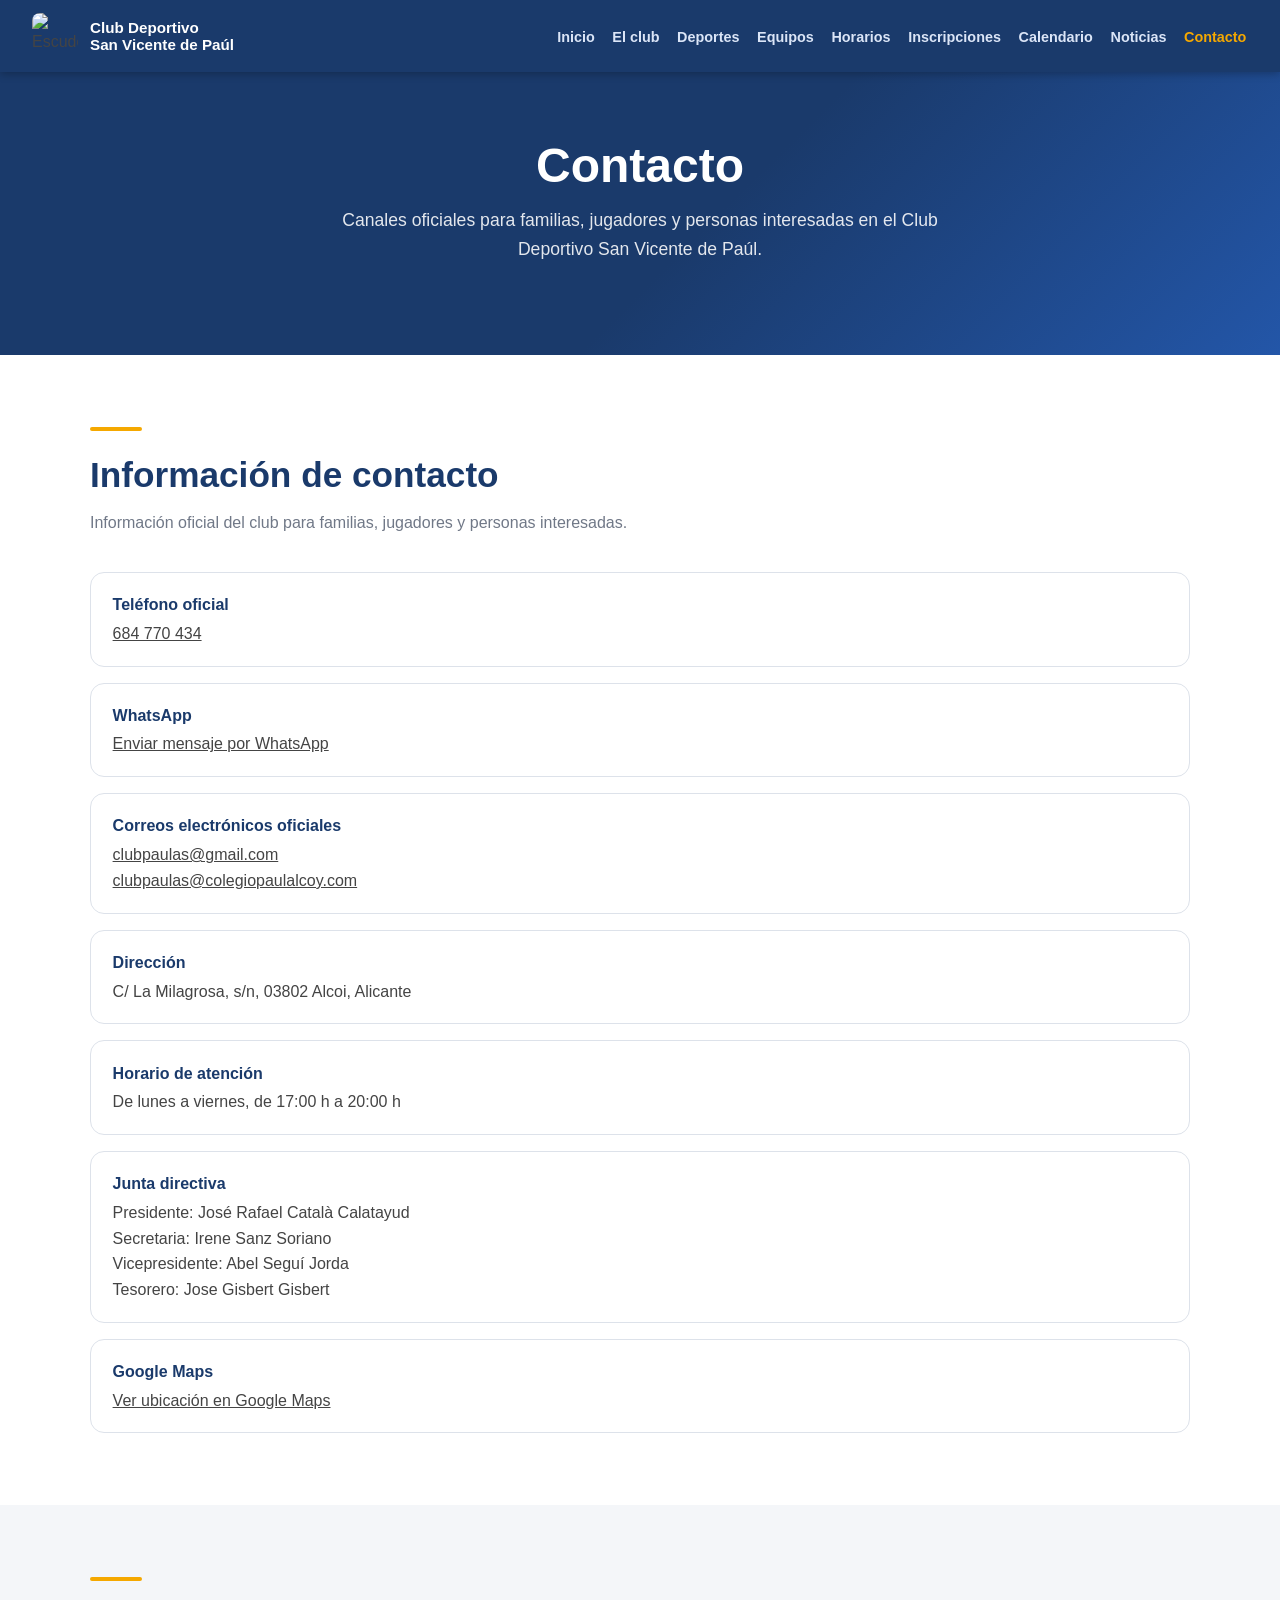
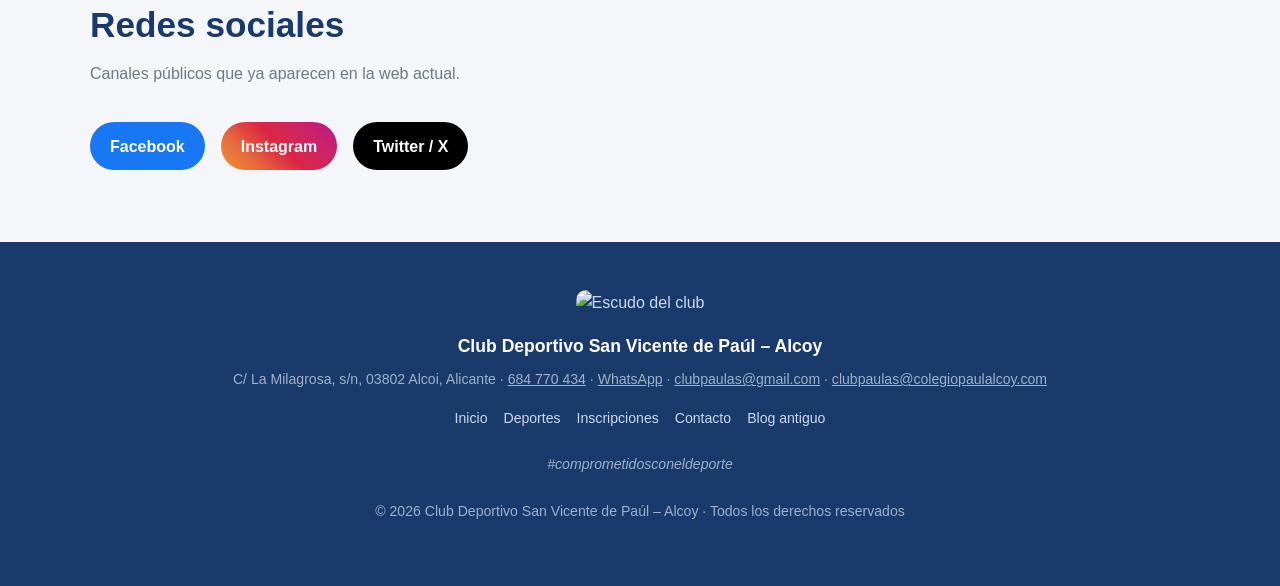
==== commit b2bfda84: "Añadir tesorero a junta directiva" ====
--- a/contacto.html
+++ b/contacto.html
@@ -63,7 +63,7 @@
           </li>
           <li>
             <strong>Junta directiva</strong>
-            <span>Presidente: José Rafael Català Calatayud<br>Secretaria: Irene Sanz Soriano<br>Vicepresidente: Abel Seguí Jorda</span>
+            <span>Presidente: José Rafael Català Calatayud<br>Secretaria: Irene Sanz Soriano<br>Vicepresidente: Abel Seguí Jorda<br>Tesorero: Jose Gisbert Gisbert</span>
           </li>
           <li>
             <strong>Google Maps</strong>
